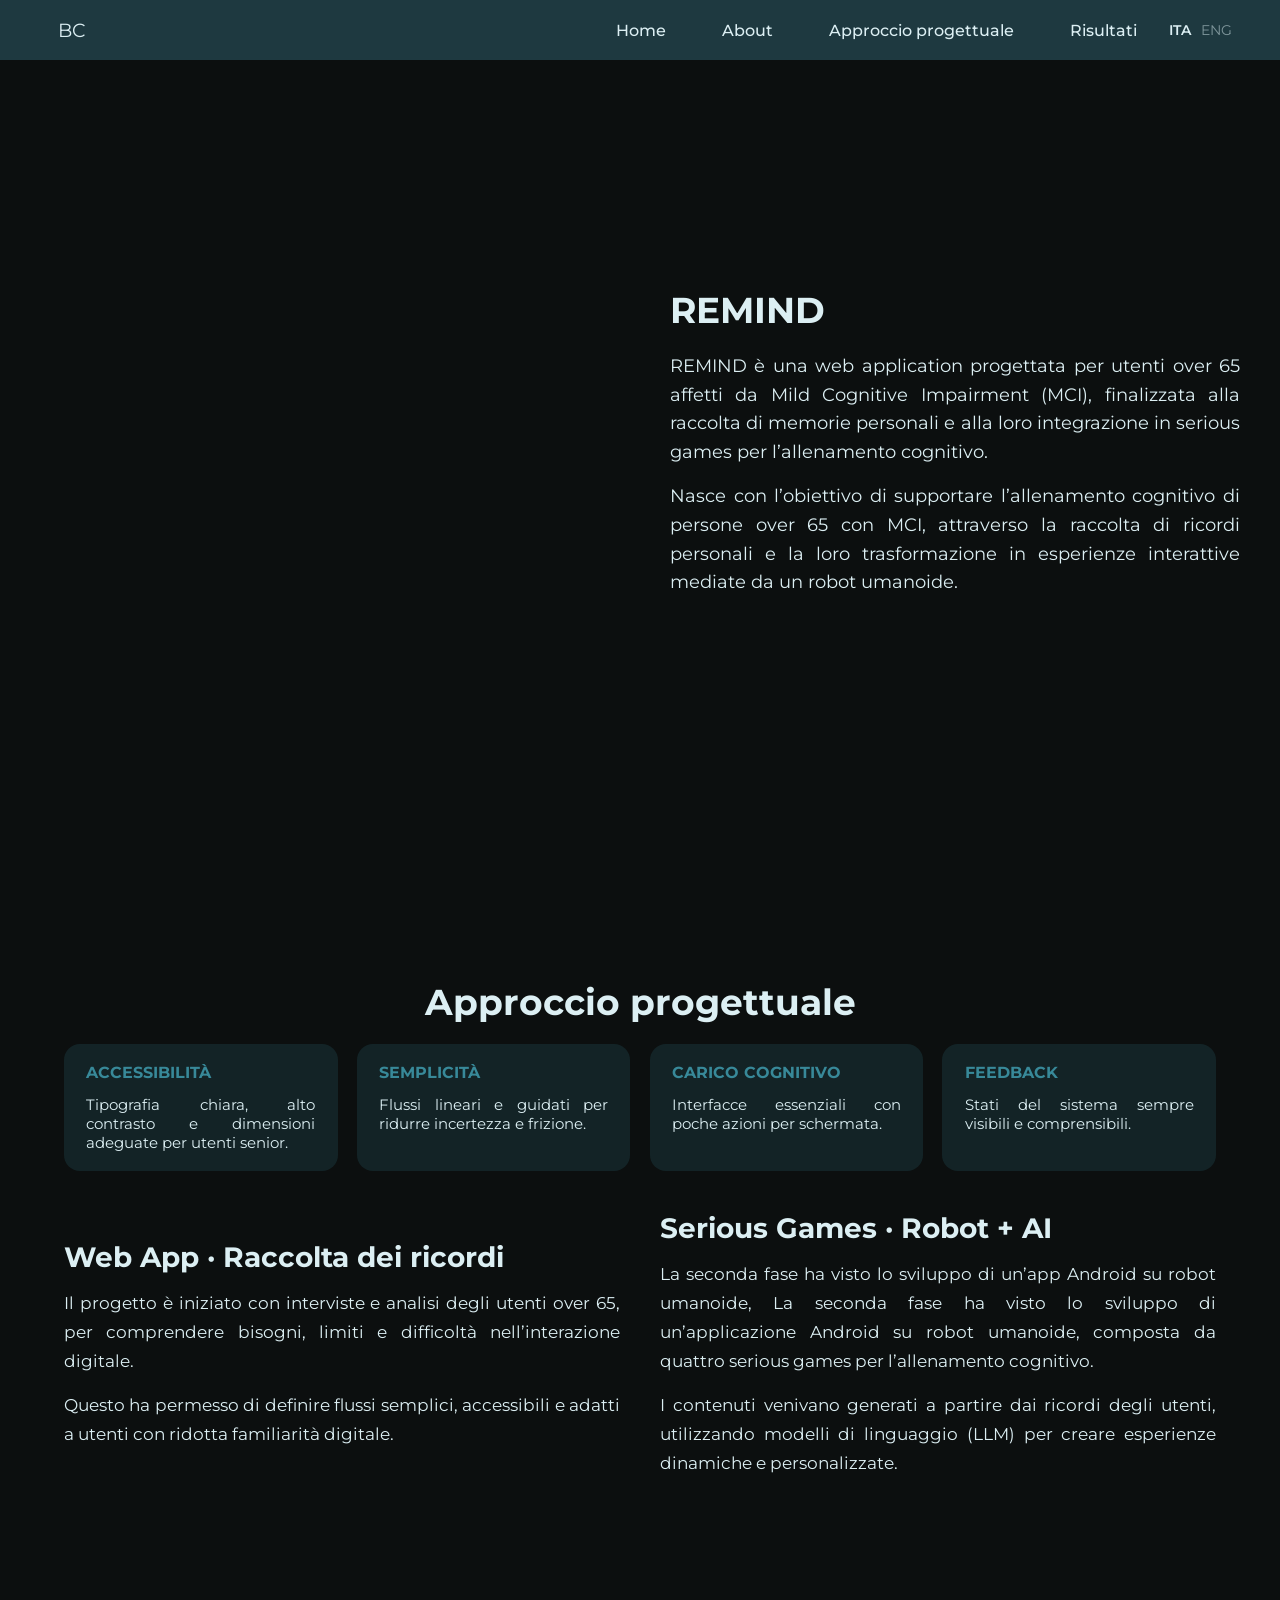
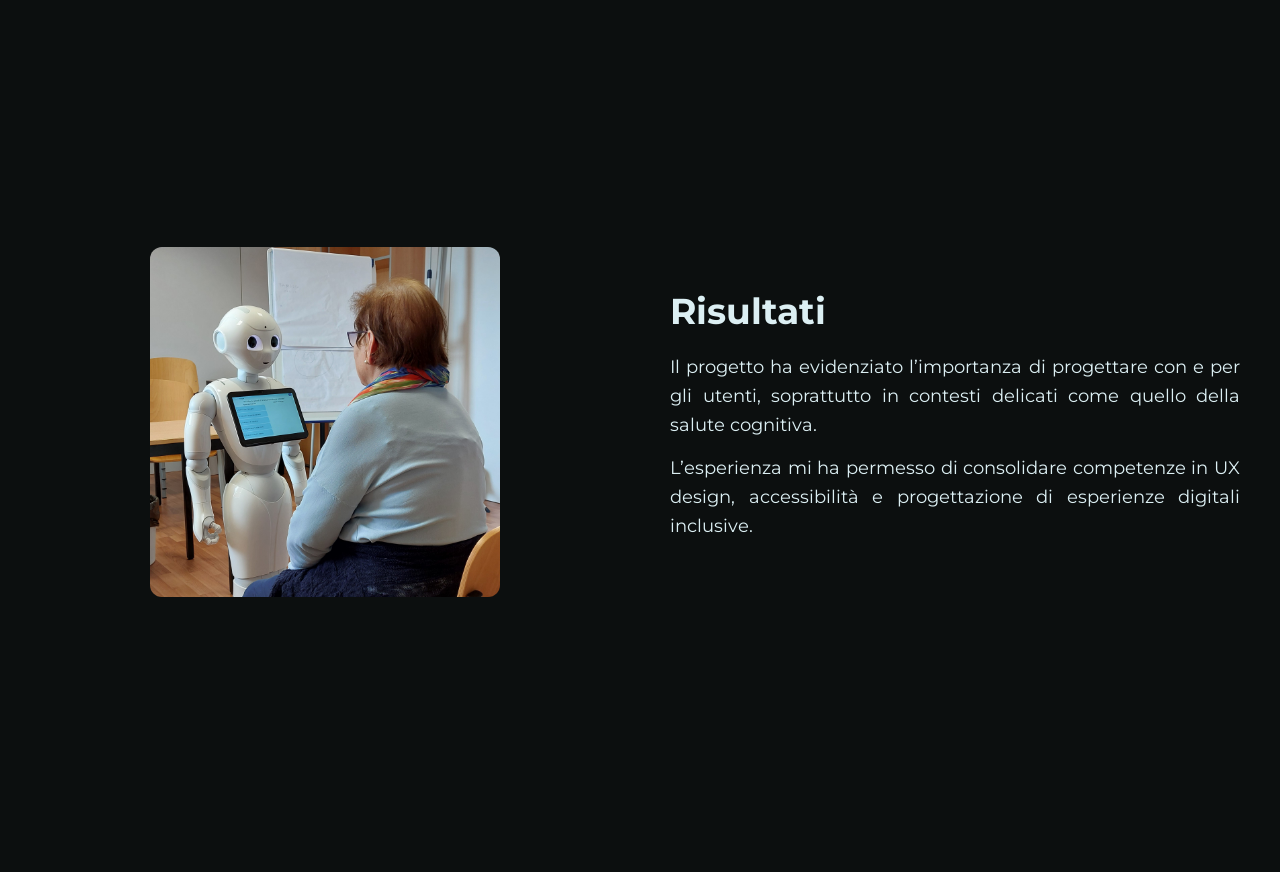
==== remind.html @ 13da1eb8 "Add files via upload update 14/04/26" ====
<!DOCTYPE html>
<html lang="it">
<head>
  <meta charset="UTF-8">
  <meta name="viewport" content="width=device-width, initial-scale=1.0">
  <title>REMIND – UX Case Study</title>
  <link rel="stylesheet" href="style.css" />
  <link rel="icon" href="immagini/icon.png">
  <link href="https://fonts.googleapis.com/css2?family=Montserrat:wght@400;500;600;700&display=swap" rel="stylesheet">
</head>
<body class="color-scheme">

  <!-- NAV -->
  <header class="header">
    <div class=" nav">
      <div class="logo">BC</div>
      <nav class="nav-menu">
        <a href="index2.html">Home</a>
        <a href="#about">
          <span data-it="About" data-en="About">
            About
          </span>
        </a>
        <a href="#process">
          <span data-it="Approccio progettuale" data-en="Design Approach">
            Approccio progettuale
          </span>
        </a>
        <a href="#results">
          <span data-it="Risultati" data-en="Results">
            Risultati
          </span>
        </a>
         <div class="lang-switch">
          <span class="lang active" data-lang="it">ITA</span>
          <span class="lang" data-lang="en">ENG</span>
        </div>
      </nav>
    </div>
    <button class="nav-toggle" aria-label="Apri menu">☰</button>
  </header>


   <!--<section class="home">
    <div class="title reveal">REMIND</div>
  </section>-->
 <!-- HOME PROJECT (ex HERO) -->

  <section class="about" id="about">
  <div class="about-container">
    
    <div class="about-image reveal">
   <video autoplay muted loop playsinline>
          <source src="video/remind.mp4" type="video/mp4">
        </video>    </div>

    <div class="about-text reveal reveal-right">
      <h2>REMIND</h2>
      <p>
        <span data-it="REMIND è una web application progettata per utenti over 65 affetti da Mild Cognitive Impairment (MCI),
          finalizzata alla raccolta di memorie personali e alla loro integrazione in serious games
          per l’allenamento cognitivo." data-en="REMIND is a web application designed for users over 65 with Mild Cognitive Impairment (MCI),
          aimed at collecting personal memories and integrating them into serious games
          for cognitive training.">
          REMIND è una web application progettata per utenti over 65 affetti da Mild Cognitive Impairment (MCI),
          finalizzata alla raccolta di memorie personali e alla loro integrazione in serious games
          per l’allenamento cognitivo.
        </span>
      </p>
      <p>
        <span data-it=" Nasce con l’obiettivo di supportare l’allenamento cognitivo di persone over 65 con MCI,
      attraverso la raccolta di ricordi personali e la loro trasformazione in esperienze interattive
      mediate da un robot umanoide." data-en="It was born with the aim of supporting the cognitive training of people over 65 with MCI,
      through the collection of personal memories and their transformation into interactive experiences mediated by a humanoid robot.">
        Nasce con l’obiettivo di supportare l’allenamento cognitivo di persone over 65 con MCI,
      attraverso la raccolta di ricordi personali e la loro trasformazione in esperienze interattive
      mediate da un robot umanoide.  </p>
    </div>

  </div>
</section>


<!--REQUISITI-->

<div class="section reveal" id="process">
    <h2>
      <span data-it="Approccio progettuale" data-en="Design Approach">
        Approccio progettuale
      </span>
    </h2>
    <div class="ux-blocks">    
      <div class="ux-block reveal">
          <h4>
            <span data-it="Accessibilità" data-en="Accessibility">
              Accessibilità
            </span>
          </h4>
          <span data-it="Tipografia chiara, alto contrasto e dimensioni adeguate per utenti senior." data-en="Clear typography, high contrast and appropriate sizes for senior users.">
          <p>Tipografia chiara, alto contrasto e dimensioni adeguate per utenti senior.</p>
      </div>

      <div class="ux-block reveal">
          <h4>
            <span data-it="Semplicità" data-en="Simplicity">
              Semplicità
            </span>
          </h4>
          <span data-it="Flussi lineari e guidati per ridurre incertezza e frizione." data-en="Linear and guided flows to reduce uncertainty and friction.">
          <p>Flussi lineari e guidati per ridurre incertezza e frizione.</p>
      </div>

      <div class="ux-block reveal">
          <h4>
            <span data-it="Carico cognitivo" data-en="Cognitive Load">
              Carico cognitivo
            </span>
          </h4>
          <span data-it="Interfacce essenziali con poche azioni per schermata." data-en="Essential interfaces with few actions per screen.">
          <p>Interfacce essenziali con poche azioni per schermata.</p>
      </div>

      <div class="ux-block reveal">
          <h4>
            <span data-it="Feedback" data-en="Feedback">
              Feedback
            </span>
          </h4>
          <span data-it="Stati del sistema sempre visibili e comprensibili." data-en="System states always visible and comprehensible.">
          <p>Stati del sistema sempre visibili e comprensibili.</p>
      </div>

    </div>
    <!--PROCESSO-->

     <div class="process-cards">

    <!-- CARD 1 -->
    <div class="process-card reveal reveal-right">

      <div class="process-card-text">
        <h3>
          <span data-it="Web App · Raccolta dei ricordi" data-en="Web App · Memory Collection">
            Web App · Raccolta dei ricordi
          </span>
        </h3>

        <p>
          <span data-it="Il progetto è iniziato con interviste e analisi degli utenti over 65, per comprendere bisogni, limiti e difficoltà nell’interazione digitale." data-en="The project began with interviews and analysis of users over 65, to understand needs, limitations and difficulties in digital interaction.">
          Il progetto è iniziato con interviste e analisi degli utenti over 65,
          per comprendere bisogni, limiti e difficoltà nell’interazione digitale.
        </p>
        <p>
          <span data-it="Questo ha permesso di definire flussi semplici, accessibili e adatti a utenti con ridotta familiarità digitale." data-en="This allowed us to define simple, accessible flows suitable for users with reduced digital familiarity.">
          Questo ha permesso di definire flussi semplici, accessibili
          e adatti a utenti con ridotta familiarità digitale.
        </p>
      </div>

        <!-- CARD 2 -->
      <div class="process-card-text">
        <h3>
          <span data-it="Serious Games · Robot + AI" data-en="Serious Games · Robot + AI">
            Serious Games · Robot + AI
          </span>
        </h3>
        <p>
          <span data-it="La seconda fase ha visto lo sviluppo di un’app Android su robot umanoide, con serious games per l’allenamento cognitivo." data-en="The second phase saw the development of an Android app on a humanoid robot, with serious games for cognitive training.">
           La seconda fase ha visto lo sviluppo di un’app Android su robot umanoide,  
          La seconda fase ha visto lo sviluppo di un’applicazione Android su robot umanoide,
          composta da quattro serious games per l’allenamento cognitivo.
        </p>
        <p>
          <span data-it="I contenuti venivano generati a partire dai ricordi degli utenti, utilizzando modelli di linguaggio (LLM) per creare esperienze dinamiche e personalizzate." data-en="The content was generated from users' memories, using language models (LLM) to create dynamic and personalized experiences.">
          I contenuti venivano generati a partire dai ricordi degli utenti,
          utilizzando modelli di linguaggio (LLM) per creare esperienze dinamiche e personalizzate.
        </p>
      </div>
    </div>
  </div>
</div>


 <section class="about" id="results">
  <div class="about-container">
       
    <div class="about-image reveal">
          <img src="immagini/sp1.jpg" alt="REMIND results">
    </div>

    <div class="about-text reveal reveal-right">
      <h2>
        <span data-it="Risultati" data-en="Results">
          Risultati
        </span>
      </h2>
      <p>
        <span data-it="Il progetto ha evidenziato l’importanza di progettare con e per gli utenti, soprattutto in contesti delicati come quello della salute cognitiva." data-en="The project highlighted the importance of designing with and for users, especially in delicate contexts like cognitive health.">
          Il progetto ha evidenziato l’importanza di progettare con e per gli utenti,
          soprattutto in contesti delicati come quello della salute cognitiva.
        </span>
      </p>
      <p>
        <span data-it="L’esperienza mi ha permesso di consolidare competenze in UX design, accessibilità e progettazione di esperienze digitali inclusive." data-en="The experience allowed me to consolidate skills in UX design, accessibility and design of inclusive digital experiences.">
          L’esperienza mi ha permesso di consolidare competenze in UX design,
          accessibilità e progettazione di esperienze digitali inclusive.
        </span>
      </p>
    </div>

  </div>
</section>



  <script src="JS.js"></script>
<script>
const observer = new IntersectionObserver((entries) => {
  entries.forEach(entry => {
    if (entry.isIntersecting) {
      entry.target.classList.add("show");
    }
  });
}, {
  threshold: 0.15
});

document.querySelectorAll(".reveal").forEach(el => {
  observer.observe(el);
});
</script>
</body>
</html>
---- style.css ----
* {
      margin: 0;
      padding: 0;
      box-sizing: border-box;
           
    }

    :root {
    --bg: #0c0f0f;
    --text: #dceff3;
    --accent: #388999;     /* terracotta / corallo */
    --accent-soft: #388999a1;
    --accent-softer: #3889992b;
    --accent-soft-2: #b7532f4a; /* variante più chiara */
    --accent-soft-3: #8938994d; /* variante più chiara */
    --accent-soft1 :#F2C94C;
    --accent-soft2: #56CCF2;
    --accent-soft3: #6FCF97;
    --card-bg: #ffffff;
    --gap:2rem;
    --max-width: 1100px;
    --font-family: 'Montserrat', sans-serif;

}

    body {
     background: var(--bg);
     font-family: var(--font-family);
     color: #ffffff;
    }

    img {
        max-width: 100%;
        display: block;
        }

    p {
         text-align: justify;
           text-justify: distribute;

    }
    

    /* Navbar */
    .navbar {
      width: 100%;
      height: 60px;
      background: rgba(255, 255, 255, 0.504);
      backdrop-filter: blur(10px);
      display: flex;
      align-items: center;
      padding: 0 40px;
      position: fixed;
      top: 0;
      left: 0;
    }

    .navbar h1 {
      font-size: 18px;
      letter-spacing: 2px;
    }

    /* Header */
    .header {
        position: fixed;
        width: 100%;
        top: 0;
        background: rgb(30, 57, 64);
        z-index: 1000;
    }

    .nav {
        display: flex;
        justify-content: space-between;
        align-items: center;
        padding: 1rem 3rem;
    }

    .nav-menu {
        display: flex;
        gap: 2rem;
    }


    .nav-toggle {
        display: none;
        background: none;
        border: none;
        font-size: 1.6rem;
        cursor: pointer;
    }

    .logo {
        display: flex;
        align-items: center;
        gap: 10px;
        font-size: 1.2rem;
        padding:2px 10px;
    }

    .logo img {
        height: 50px;
        width: auto;
        display: block;
    }

    nav a {
        margin-left: 1.5rem;
        text-decoration: none;
        color: var(--text);
        font-weight: 500;
    }

    nav a:hover {
        color: var(--accent);
    }

    .color-scheme {
      background: var(--bg);
      color: var(--text);
    }

    .lang-switch {
        display: flex;
        gap: 10px;
        font-size: 14px;
        cursor: pointer;
    }

    .lang {
        opacity: 0.5;
        transition: 0.3s;
    }

    .lang.active {
        opacity: 1;
        font-weight: 600;
    }

    .lang:hover {
        opacity: 1;
    }

    /* Home Section */
    .home {
      /*background-image: url("immagini/signed.png");
      background-repeat: no-repeat;
      background-position: center;
      background-size: cover;*/
      height: 100vh;
      display: flex;
      flex-direction: column;
      justify-content: center;
      align-items: center;
      padding-top: 60px;
    }


    .title {
      font-size: 70px;
      text-align: center;
      margin-bottom: 40px;
      letter-spacing: 4px;
      text-transform: uppercase;
    }

    .content {
      display: flex;
      align-items: center;
      justify-content: center;
      gap: 40px;
      width: 80%;
      max-width: 1200px;
    }

    .text {
      width: 25%;
    }

    .text h2 {
      font-size: 22px;
      font-weight: 300;
      line-height: 1.4;
    }

    .image {
      width: 20%;
      display: flex;
      justify-content: center;
      opacity: 0.9;
    }

    .image img {
      width: 100%;
      max-width: 200px;
      border-radius: 10px;
    }

    /* Layout */
    .section {
    padding: 5rem 1.5rem;
    margin: auto;
    max-width: 1200px;
    
    }

    .section h2{
    text-align: center;
    margin-bottom: 1rem;
      font-size: clamp(28px, 4vw, 36px);
  margin-bottom: 20px;
    }

  /* ABOUT */
.about {
  min-height: 100vh;
  display: flex;
  align-items: center;
  padding: 80px 20px;
}

.about-container {
  display: grid;
  grid-template-columns: 1fr 1fr;
  gap: 60px;
  max-width: 1200px;
  margin: auto;
  align-items: center;
}

.about-image {
  display: flex;
  justify-content: center;
}

.about-image img {
  width: 100%;
  max-width: 350px;
  border-radius: 12px;
}

.about-image video {
  width: 100%;
  max-width: 500px;
  border-radius: 12px;
}

.about-text h2 {
  font-size: clamp(28px, 4vw, 36px);
  margin-bottom: 20px;
}

.about-text p, .container p {
  font-size: clamp(16px, 2vw, 18px);
  line-height: 1.6;
  margin-bottom: 15px;

}




.container {
  max-width: var(--max-width);
  margin: 0 auto;
    
}


.container-context{
   max-width: 1100px;
   margin: 0 auto; 
   line-height:1.7;

}


.container-results {
  max-width: var(--max-width);
  margin: 0 auto;
  padding: 3rem;
    
}


.container-grid{
  display: grid;
  grid-template-columns: repeat(auto-fit, minmax(280px, 1fr));
  gap: var(--gap);
  margin-top: 3rem;
}


/* Projects */
.grid {
  display: grid;
  grid-template-columns: repeat(auto-fit, minmax(250px, 1fr));
  gap: var(--gap);
  margin-top: 3rem;
}

.grid video{
  width: 100%;
  border-radius: 12px;
  margin: auto;
  vertical-align: middle;
  box-shadow: 0 3px 10px rgba(0,0,0,0.06);

}

.grid p{
  font-size: clamp(12px, 2vw, 14px);
  line-height: 1.6;
  margin-bottom: 15px;
  color: #ccc;
}


.project-card {
  overflow: hidden;
 border-top-right-radius: 20px;
  border-top-left-radius: 20px;
 
}
/*
.project-card:hover {
  transform: translateY(-6px);
}
*/
.project-card a {
  text-decoration: none;
  color: inherit;
}

.project-card img {
  transition: transform 0.6s ease;
}

.project-card:hover img {
  transform: scale(1.05);
}

.project-card a {
  text-decoration: none;
  color: inherit;
}

.project-card h3 {
  margin-top: 1rem;
}


/* Visual */


.visual-grid {
  display: grid;
  grid-template-columns: repeat(auto-fit, minmax(200px, 1fr));
  gap: 1.5rem;
  margin-top: 3rem;
}

.visual-grid img {
  transform: rotate(-1deg);
  transition: transform 0.2s ease;
}

.visual-grid img:nth-child(even) {
  transform: rotate(1.5deg);
}

.visual-grid img:hover {
  transform: rotate(0deg) scale(1.03);
}



/* ANIMAZIONI BASE */
.reveal {
  opacity: 0;
  transform: translateY(60px);
  transition: all 1s cubic-bezier(0.22, 1, 0.36, 1);
}

.reveal.show {
  opacity: 1;
  transform: translateY(0);
}

/* VARIANTI */
.reveal-left {
  transform: translateX(-80px);
}

.reveal-right {
  transform: translateX(80px);
}

.reveal.show.reveal-left,
.reveal.show.reveal-right {
  transform: translateX(0);
}

/* PARALLAX IMAGE */
.parallax img {
  transform: scale(1.1);
  transition: transform 1.5s ease;
}

.parallax.show img {
  transform: scale(1);
}



/* UX BLOCKS */
.ux-blocks {
  margin: auto;
  display: grid;
  grid-template-columns: repeat(auto-fit, minmax(200px, 1fr));
  gap: 1.2rem;
}


.ux-block {
  display: flex;
  flex-direction: column; 
  gap: 0.5rem;
  padding: 1.2rem 1.4rem;
  border-radius: 16px;
  background: var(--accent-softer);
}

.ux-block h4 {
  text-transform: uppercase;
}
.ux-icon {
  min-width: 40px;
  height: 40px;
  border-radius: 50%;
  background: var(--accent);
  color: white;
  display: flex;
  align-items: center;
  justify-content: center;
  font-weight: 600;
}

.ux-block h4 {
  margin-bottom: 0.3rem;
  color: var(--accent);
}

.ux-block p {
  margin: 0;
  font-size: 0.95rem;
  max-width: 520px;
}
.ux-block strong {
  color: var(--accent);
}

/*steps*/
/* PROCESS CARDS */
.process-cards {
  display: flex;
  flex-direction: column;
  gap: 80px;
  margin-top: 40px;
}

/* CARD BASE */
.process-card {
  display: grid;
  grid-template-columns: 1fr 1fr;
  gap: 40px;
  align-items: center;
}

/* TESTO */
.process-card-text h3 {
  font-size: 28px;
  margin-bottom: 15px;
}

.process-card-text p {
  line-height: 1.7;
  margin-bottom: 15px;
  font-size: 17px;
}

/* MEDIA */
.process-card-media video {
  width: 100%;
  border-radius: 12px;
  display: block;
  transform: scale(1);
  transition: 0.6s ease;
}

.process-card:hover video {
  transform: scale(1.03);
}

/* ALTERNANZA */
.process-card.reverse {
  direction: rtl;
}

.process-card.reverse .process-card-text,
.process-card.reverse .process-card-media {
  direction: ltr;
}

/* RESPONSIVE */
@media (max-width: 900px) {
  .process-card {
    grid-template-columns: 1fr;
  }

  .process-card.reverse {
    direction: ltr;
  }
}

/*results*/
.container-results {
  max-width: var(--max-width);
  margin: 0 auto;
  padding: 3rem;
    
}


.container-grid{
  display: grid;
  grid-template-columns: repeat(auto-fit, minmax(280px, 1fr));
  gap: var(--gap);
  margin-top: 3rem;
}


/*Contacts*/

/* CONTACT */
.contact {
  min-height: 70vh;
  display: flex;
  align-items: center;
  justify-content: center;
  padding: 80px 20px;
  text-align: center;
  background: #0f0f0f;
}

.contact-container {
  max-width: 600px;
}

/* TITLE */
.contact h2 {
  font-size: clamp(32px, 5vw, 48px);
  margin-bottom: 20px;
}

/* TEXT */
.contact p {
  color: #aaa;
  font-size: 18px;
  line-height: 1.6;
  margin-bottom: 40px;
}

/* BUTTONS */
.contact-links {
  display: flex;
  justify-content: center;
  gap: 20px;
  flex-wrap: wrap;
}

/* BASE BUTTON */
.contact-btn {
  padding: 14px 28px;
  border-radius: 999px;
  text-decoration: none;
  font-weight: 500;
  transition: all 0.3s ease;
  background: var(--accent);
  color: white;
}

/* OUTLINE BUTTON */
.contact-btn.outline {
  background: transparent;
  border: 1px solid #333;
  color: #ccc;
}

/* HOVER */
.contact-btn:hover {
  transform: translateY(-3px);
  box-shadow: 0 10px 25px rgba(0,0,0,0.2);
}

.contact-btn.outline:hover {
  border-color: white;
  color: white;
}

/* Footer */
.footer {
  
  text-align: center;
  padding: 2rem;
  background: linear-gradient(
    135deg,
    var(--accent),
   var(--accent-softer)
  );  color: white;
}



/* TABLET */
@media (max-width: 900px) {
  .content {
    grid-template-columns: 1fr;
    text-align: center;
  }

  .about-container {
    grid-template-columns: 1fr;
    text-align: center;
  }
}

/* MOBILE */
@media (max-width: 500px) {
  .navbar {
    padding: 0 15px;
  }

  .title {
    margin-bottom: 20px;
  }

  .content {
    gap: 20px;
  }

  .about {
    padding: 60px 15px;
  }
}

    /* Responsive */
@media (max-width: 768px) {
   
    .content {
        flex-direction: column;
        text-align: center;
    }
   .text, .image {
            width: 100%;
   }

    .title {
        font-size: 42px;
    }

    .nav {
        flex-direction: row;
        padding: 1rem 0.5rem;
   }

    .nav-toggle {
        display: block;
        position: absolute;
        right: 1rem;
        top: 1rem;
        z-index: 20;
        color: var(--text);
    }

    .nav-menu {
        position: absolute;
        top: 100%;
        left: 0;
        width: 100%;
        background: white;
        flex-direction: column;
        align-items: center;
        gap: 1.5rem;
        padding: 2rem 0;
        display: none;
        border-bottom: 1px solid #eee;
    }

    .nav-menu.active {
        display: flex;
    }
    .nav.active {
        display: flex;
        background-color: #444;
    }
    .hero{
        display: flex;
        flex-direction: column;
        justify-content: center;
        align-items: center;          
    }        
   .hero h1 {
        font-size: 2.2rem;
    }
}
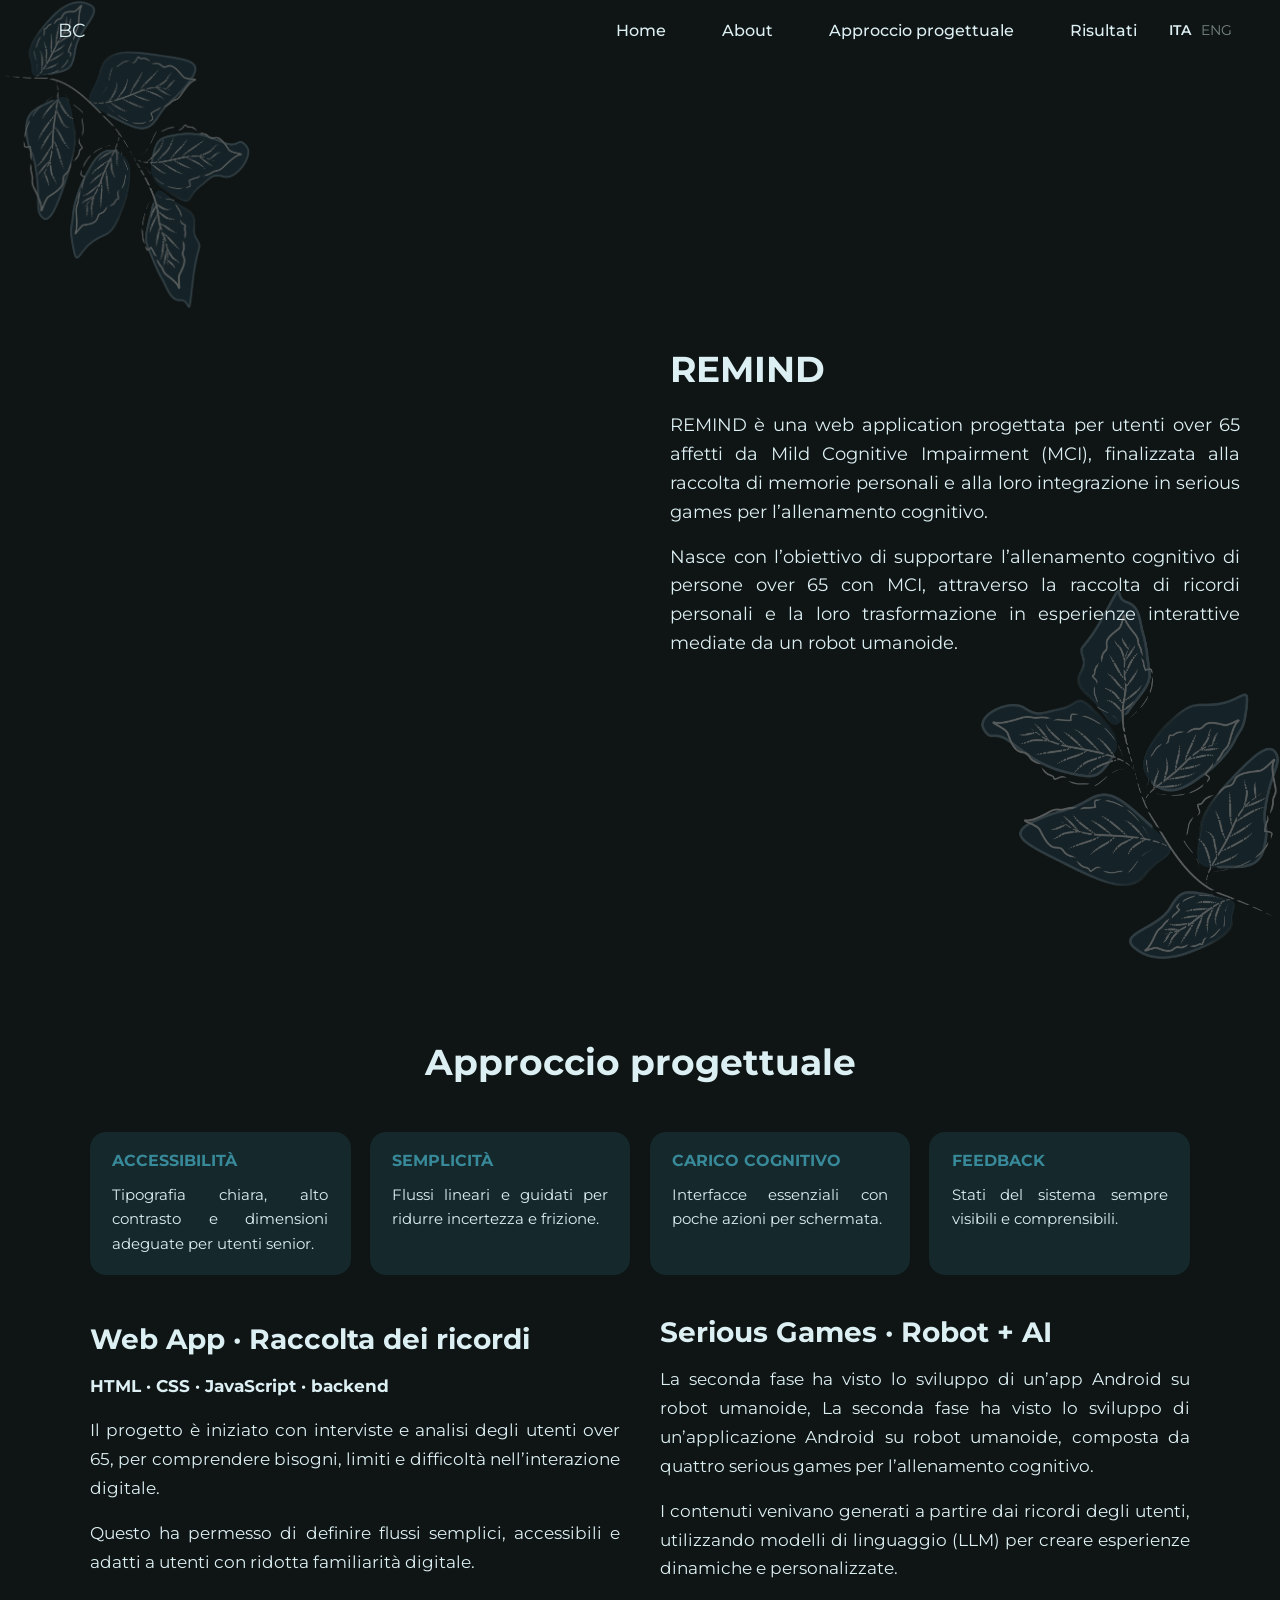
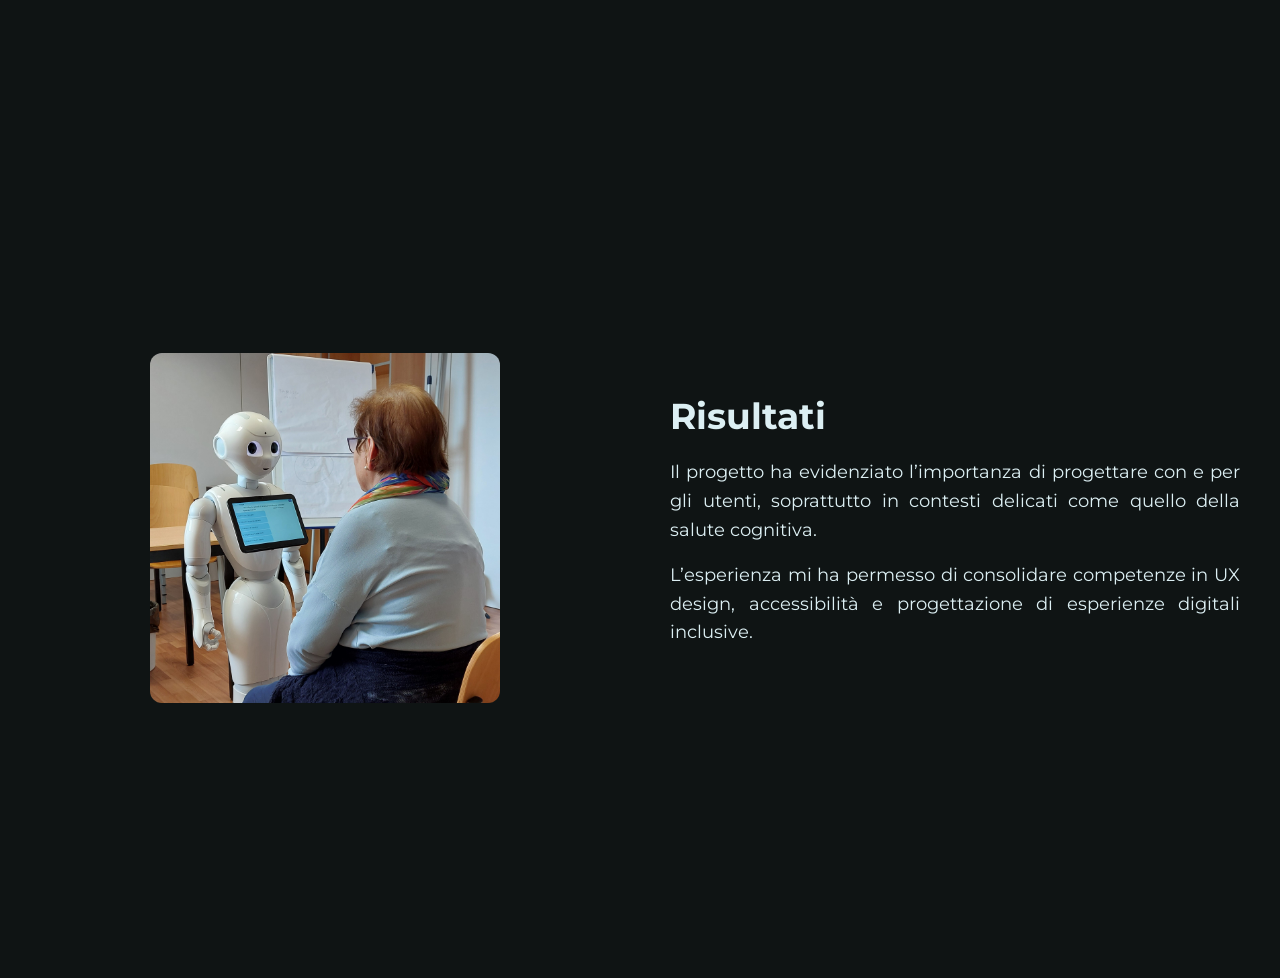
==== commit d18695a8: "Add files via upload update html + style" ====
--- a/remind.html
+++ b/remind.html
@@ -11,7 +11,7 @@
 <body class="color-scheme">
 
   <!-- NAV -->
-  <header class="header">
+ 
     <div class=" nav">
       <div class="logo">BC</div>
       <nav class="nav-menu">
@@ -38,7 +38,6 @@
       </nav>
     </div>
     <button class="nav-toggle" aria-label="Apri menu">☰</button>
-  </header>
 
 
    <!--<section class="home">
@@ -47,6 +46,8 @@
  <!-- HOME PROJECT (ex HERO) -->
 
   <section class="about" id="about">
+         <img src="immagini/flower3.png" class="decor decor-1">
+     <img src="immagini/flower2.png" class="decor decor-2">
   <div class="about-container">
     
     <div class="about-image reveal">
@@ -84,6 +85,7 @@
 <!--REQUISITI-->
 
 <div class="section reveal" id="process">
+  <div class="container">
     <h2>
       <span data-it="Approccio progettuale" data-en="Design Approach">
         Approccio progettuale
@@ -143,6 +145,7 @@
           <span data-it="Web App · Raccolta dei ricordi" data-en="Web App · Memory Collection">
             Web App · Raccolta dei ricordi
           </span>
+          <p>HTML · CSS · JavaScript · backend</p>
         </h3>
 
         <p>
@@ -177,6 +180,7 @@
         </p>
       </div>
     </div>
+  </div>
   </div>
 </div>
 
--- a/style.css
+++ b/style.css
@@ -6,13 +6,13 @@
     }
 
     :root {
-    --bg: #0c0f0f;
+    --bg: #0f1414;
     --text: #dceff3;
-    --accent: #388999;     /* terracotta / corallo */
+    --accent: #388999;    
     --accent-soft: #388999a1;
     --accent-softer: #3889992b;
-    --accent-soft-2: #b7532f4a; /* variante più chiara */
-    --accent-soft-3: #8938994d; /* variante più chiara */
+    --accent-soft-2: #b7532f4a; 
+    --accent-soft-3: #8938994d;
     --accent-soft1 :#F2C94C;
     --accent-soft2: #56CCF2;
     --accent-soft3: #6FCF97;
@@ -23,6 +23,8 @@
 
 }
 
+
+
     body {
      background: var(--bg);
      font-family: var(--font-family);
@@ -45,7 +47,7 @@
     .navbar {
       width: 100%;
       height: 60px;
-      background: rgba(255, 255, 255, 0.504);
+      background: rgba(33, 27, 27, 0.721);
       backdrop-filter: blur(10px);
       display: flex;
       align-items: center;
@@ -70,10 +72,17 @@
     }
 
     .nav {
-        display: flex;
-        justify-content: space-between;
-        align-items: center;
-        padding: 1rem 3rem;
+      position: relative;
+      display: flex;
+      justify-content: space-between;
+      align-items: center;
+      padding: 1rem 3rem;
+      width: 100%;
+      top: 0;
+      z-index: 1000;
+      box-sizing: border-box;
+     /* background: rgba(15, 20, 21, 0.753);*/
+
     }
 
     .nav-menu {
@@ -200,7 +209,6 @@
     .section {
     padding: 5rem 1.5rem;
     margin: auto;
-    max-width: 1200px;
     
     }
 
@@ -266,6 +274,10 @@
     
 }
 
+.container h2 {
+  margin-bottom: 3rem;
+}
+
 
 .container-context{
    max-width: 1100px;
@@ -315,12 +327,43 @@
   color: #ccc;
 }
 
+.section {
+  position: relative;
+  overflow: hidden;
+}
+
+/* BASE */
+.decor {
+  position: absolute;
+  opacity: 0.3; 
+  pointer-events: none;
+}
+
+/* POSIZIONI */
+.decor-1 {
+  top: 0px;
+  left: 0px;
+  width: 250px;
+}
+
+.decor-2 {
+  bottom: -60px;
+  right: 0px;
+  width: 300px;
+}
+
+.decor-3 {
+  bottom: -500px;
+  right: 0px;
+  width: 300px;
+}
 
 .project-card {
   overflow: hidden;
- border-top-right-radius: 20px;
-  border-top-left-radius: 20px;
- 
+
+  background-color: #090b0b82;
+   padding: 1rem;
+
 }
 /*
 .project-card:hover {
@@ -345,7 +388,7 @@
   color: inherit;
 }
 
-.project-card h3 {
+.project-card h3, p {
   margin-top: 1rem;
 }
 
@@ -358,7 +401,9 @@
   grid-template-columns: repeat(auto-fit, minmax(200px, 1fr));
   gap: 1.5rem;
   margin-top: 3rem;
-}
+  
+}
+
 
 .visual-grid img {
   transform: rotate(-1deg);
@@ -545,12 +590,12 @@
 /* CONTACT */
 .contact {
   min-height: 70vh;
+  height: 100vh;
   display: flex;
   align-items: center;
   justify-content: center;
   padding: 80px 20px;
   text-align: center;
-  background: #0f0f0f;
 }
 
 .contact-container {
@@ -607,6 +652,13 @@
   border-color: white;
   color: white;
 }
+
+  .full-width {
+      padding: 5rem 1.5rem;
+      margin: auto;
+      max-width: 1500px;
+      
+    }
 
 /* Footer */
 .footer {
@@ -640,7 +692,12 @@
   .navbar {
     padding: 0 15px;
   }
-
+.visual-grid {
+  display: grid;
+  grid-template-columns: repeat(2, 1fr);
+    gap: 1.5rem;
+  margin-top: 3rem;
+}
   .title {
     margin-bottom: 20px;
   }
@@ -656,7 +713,13 @@
 
     /* Responsive */
 @media (max-width: 768px) {
-   
+
+  .lang-switch {
+    display: flex;
+
+    align-items: center;
+    text-align: center;
+  }
     .content {
         flex-direction: column;
         text-align: center;
@@ -686,15 +749,17 @@
     .nav-menu {
         position: absolute;
         top: 100%;
+        background-color: var(--bg);
         left: 0;
         width: 100%;
-        background: white;
+        color: var(--text);
         flex-direction: column;
         align-items: center;
         gap: 1.5rem;
         padding: 2rem 0;
         display: none;
         border-bottom: 1px solid #eee;
+        margin: 0;
     }
 
     .nav-menu.active {
